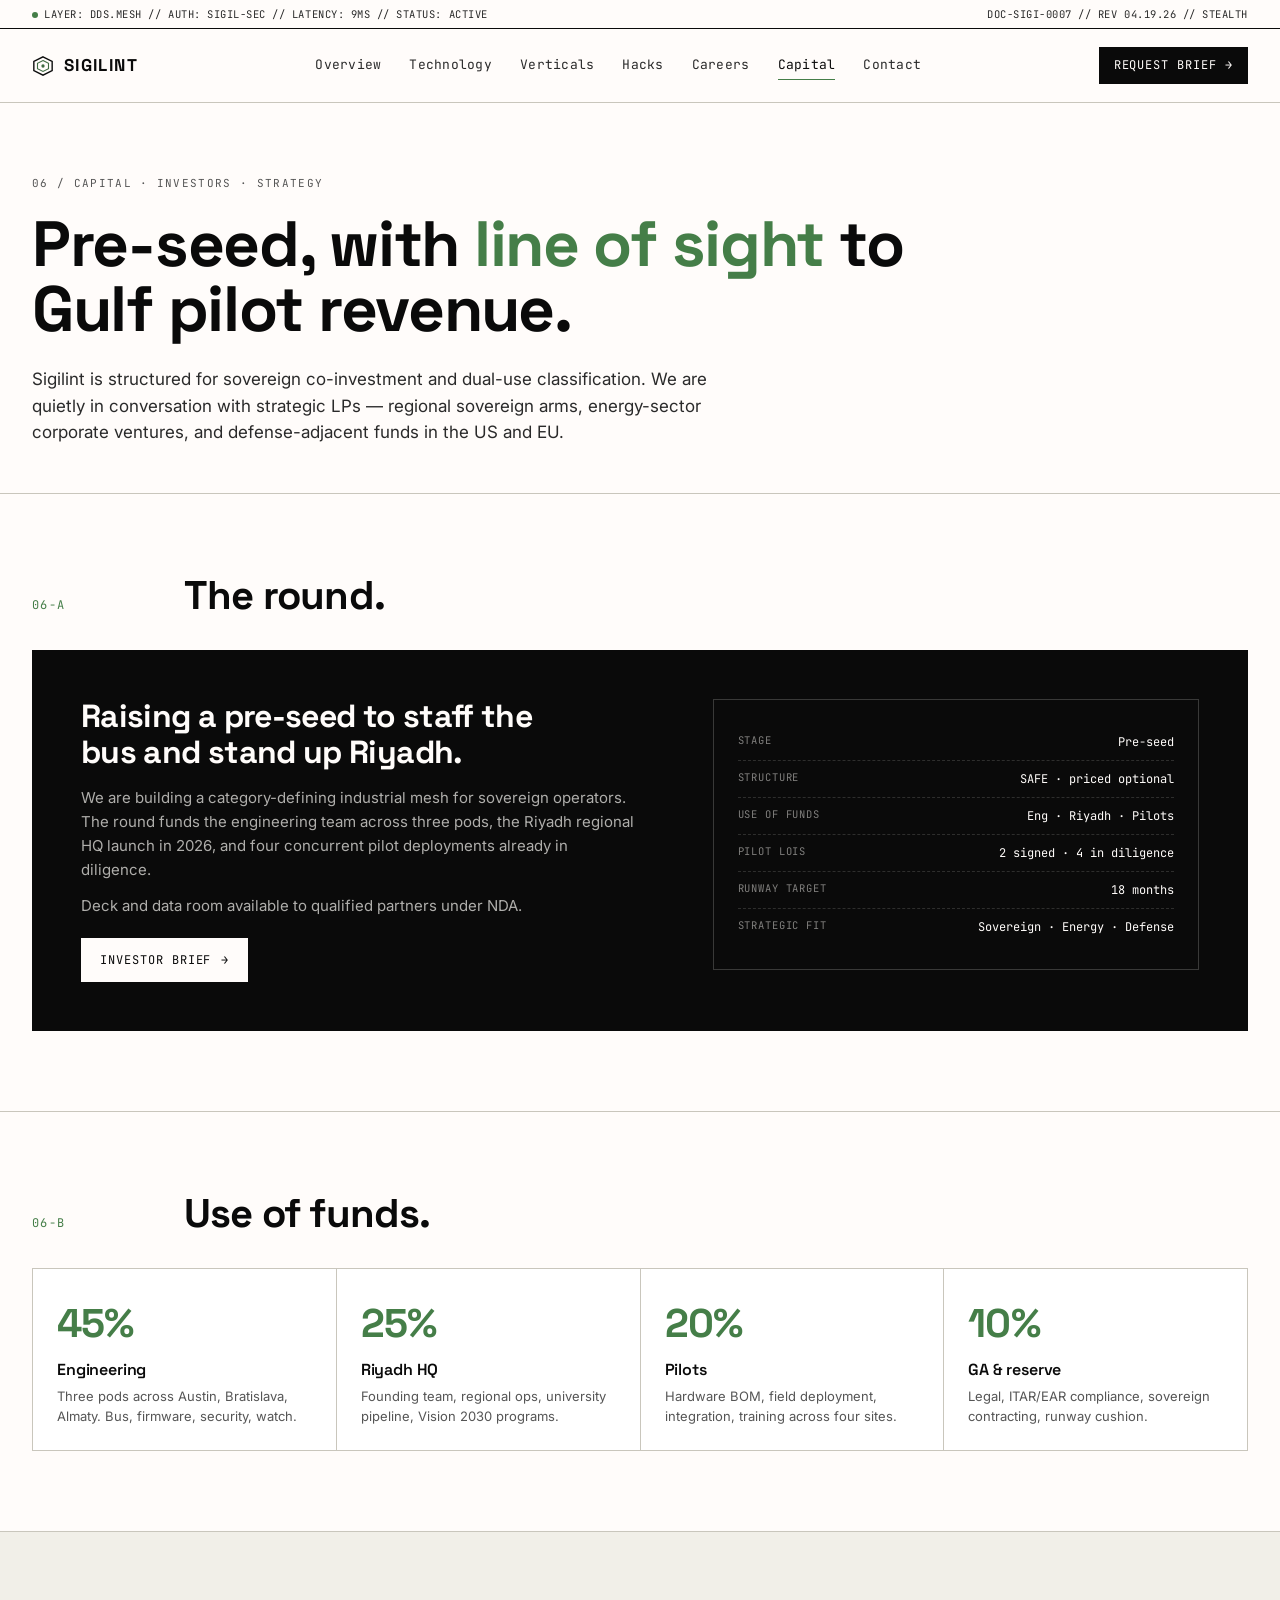
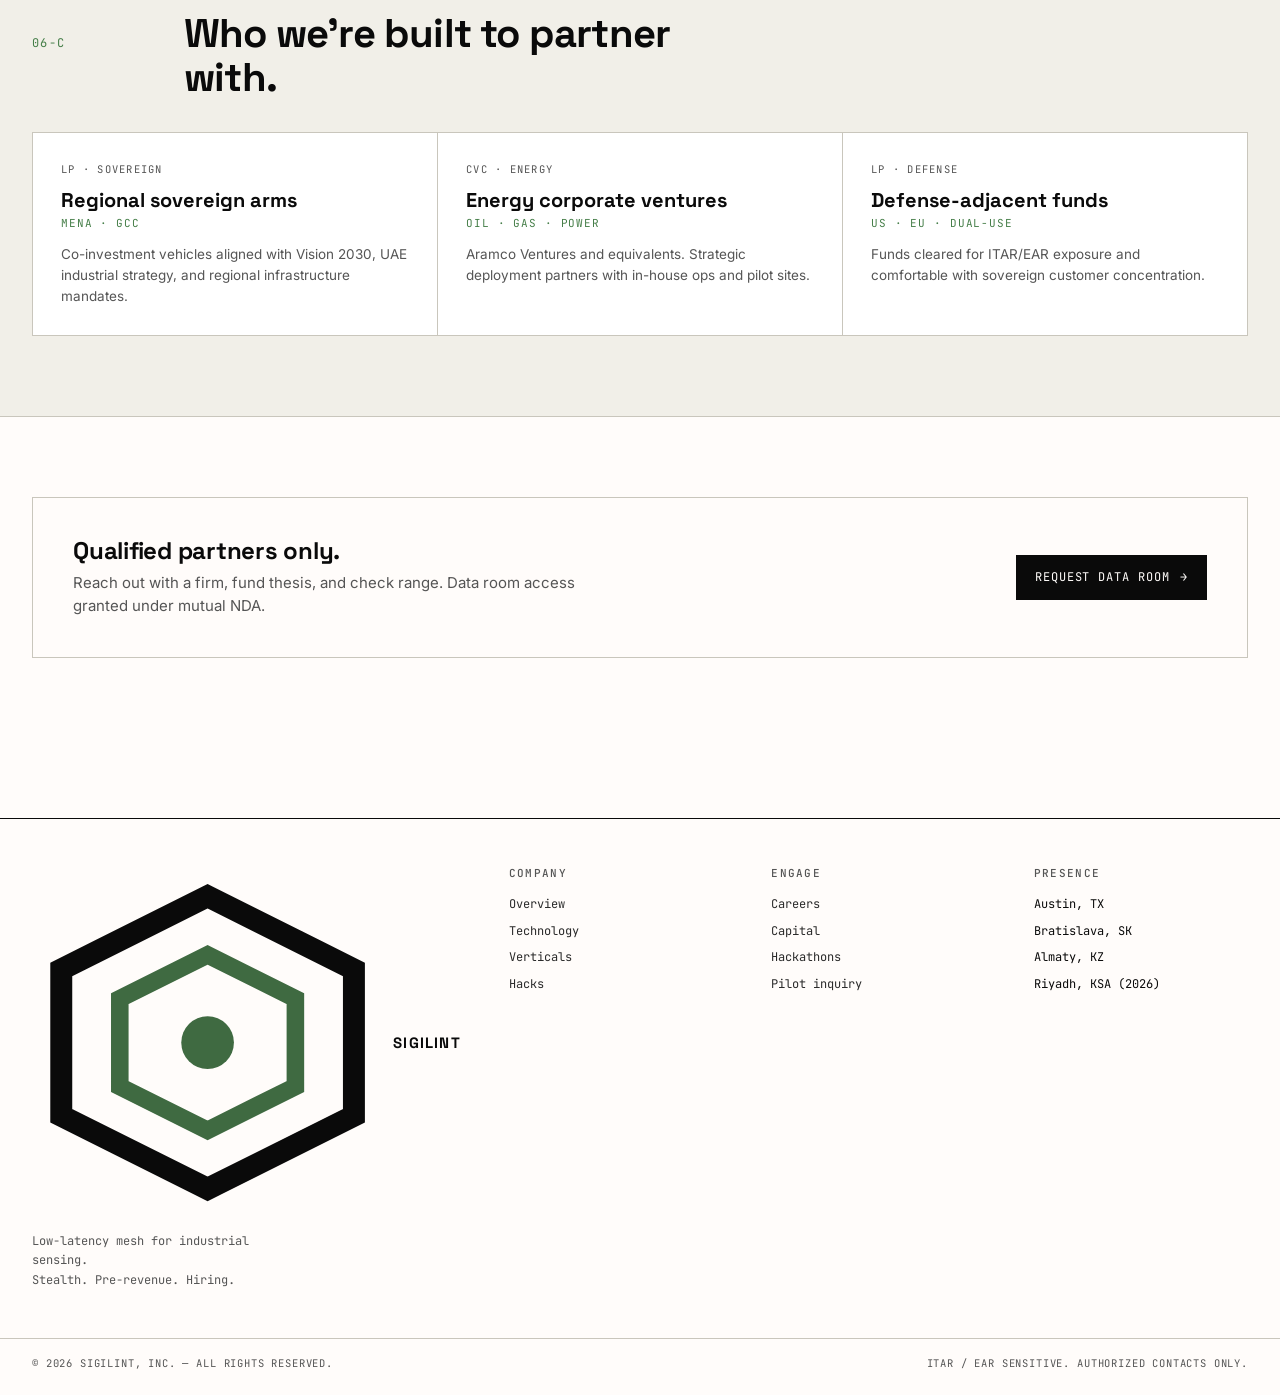
==== capital.html @ 80e30c4d "initial sigilint website design" ====
<!DOCTYPE html>
<html lang="en">
<head>
  <meta charset="UTF-8" />
  <meta name="viewport" content="width=device-width, initial-scale=1" />
  <title>SIGILINT — Capital</title>
  <link rel="stylesheet" href="styles.css" />
  <style>
    .page-hero { padding: 72px 0 48px; }
    .page-hero .crumbs { font-family: var(--mono); font-size: 11px; letter-spacing: 0.12em; text-transform: uppercase; color: var(--ink-3); margin-bottom: 20px; }
    .page-hero h1 { font-size: clamp(36px, 5vw, 64px); font-weight: 700; letter-spacing: -0.02em; line-height: 1.02; max-width: 22ch; }
    .page-hero h1 em { font-style: normal; color: var(--green); }
    .page-hero .lede { max-width: 62ch; margin-top: 24px; font-size: 17px; line-height: 1.55; }

    .section-head { display: grid; grid-template-columns: 120px 1fr; gap: 32px; margin-bottom: 32px; align-items: baseline; }
    .section-head .num { font-family: var(--mono); font-size: 12px; color: var(--green); letter-spacing: 0.12em; }
    .section-head h2 { font-family: var(--display); font-weight: 700; font-size: clamp(28px, 3.4vw, 40px); letter-spacing: -0.02em; margin: 0; max-width: 22ch; }

    /* ----- Investor card ----- */
    .investor-card {
      border: 1px solid var(--ink);
      background: var(--ink);
      color: var(--bg);
      padding: 48px;
      display: grid;
      grid-template-columns: 1.2fr 1fr;
      gap: 48px;
      align-items: start;
    }
    .investor-card h3 { color: var(--bg); font-family: var(--display); font-size: 32px; font-weight: 700; letter-spacing: -0.02em; max-width: 22ch; margin-bottom: 16px; }
    .investor-card p { color: rgba(245,244,239,0.7); font-size: 15px; line-height: 1.6; }
    .investor-card .panel {
      border: 1px solid rgba(245,244,239,0.2);
      padding: 24px;
      font-family: var(--mono);
      font-size: 12px;
      line-height: 2;
    }
    .investor-card .panel .row { display: flex; justify-content: space-between; border-bottom: 1px dashed rgba(245,244,239,0.15); padding: 6px 0; }
    .investor-card .panel .row:last-child { border: none; }
    .investor-card .panel .row .k { color: rgba(245,244,239,0.5); letter-spacing: 0.08em; text-transform: uppercase; font-size: 10.5px; }
    .investor-card .panel .row .v { color: var(--bg); }
    .investor-card .btn { background: var(--bg); color: var(--ink); border-color: var(--bg); margin-top: 20px; }
    .investor-card .btn:hover { background: transparent; color: var(--bg); border-color: var(--bg); }
    @media (max-width: 900px) { .investor-card { grid-template-columns: 1fr; padding: 32px; gap: 24px; } }

    /* ----- Use of funds ----- */
    .funds {
      display: grid;
      grid-template-columns: repeat(4, 1fr);
      gap: 1px;
      background: var(--rule);
      border: 1px solid var(--rule);
    }
    .fund { background: var(--paper); padding: 24px; }
    .fund .pct { font-family: var(--display); font-weight: 700; font-size: 40px; color: var(--green); letter-spacing: -0.02em; }
    .fund h4 { font-family: var(--display); font-weight: 600; font-size: 16px; margin: 6px 0 8px; }
    .fund p { font-size: 13px; color: var(--ink-3); line-height: 1.5; }
    @media (max-width: 900px) { .funds { grid-template-columns: 1fr 1fr; } }

    /* ----- Partner grid ----- */
    .partners {
      display: grid;
      grid-template-columns: repeat(3, 1fr);
      gap: 1px;
      background: var(--rule);
      border: 1px solid var(--rule);
    }
    .partner { background: var(--paper); padding: 28px; }
    .partner .code { font-family: var(--mono); font-size: 10.5px; color: var(--ink-3); letter-spacing: 0.12em; margin-bottom: 12px; }
    .partner h3 { font-family: var(--display); font-weight: 700; font-size: 20px; margin-bottom: 4px; }
    .partner .kind { font-family: var(--mono); font-size: 11px; color: var(--green); letter-spacing: 0.08em; margin-bottom: 12px; }
    .partner p { font-size: 13.5px; color: var(--ink-3); line-height: 1.55; }
    @media (max-width: 900px) { .partners { grid-template-columns: 1fr; } }
  </style>
</head>
<body>

  <main>
    <section class="page-hero">
      <div class="container">
        <div class="crumbs">06 / Capital · Investors · Strategy</div>
        <h1>Pre-seed, with <em>line of sight</em> to Gulf pilot revenue.</h1>
        <p class="lede">Sigilint is structured for sovereign co-investment and dual-use classification. We are quietly in conversation with strategic LPs — regional sovereign arms, energy-sector corporate ventures, and defense-adjacent funds in the US and EU.</p>
      </div>
    </section>

    <!-- INVESTOR CARD -->
    <section class="section" id="brief">
      <div class="container">
        <div class="section-head">
          <div class="num">06-A</div>
          <h2>The round.</h2>
        </div>
        <div class="investor-card">
          <div>
            <h3>Raising a pre-seed to staff the bus and stand up Riyadh.</h3>
            <p>We are building a category-defining industrial mesh for sovereign operators. The round funds the engineering team across three pods, the Riyadh regional HQ launch in 2026, and four concurrent pilot deployments already in diligence.</p>
            <p style="margin-top: 12px;">Deck and data room available to qualified partners under NDA.</p>
            <a href="contact.html?type=investor" class="btn">Investor brief <span class="arrow">→</span></a>
          </div>
          <div class="panel">
            <div class="row"><span class="k">Stage</span><span class="v">Pre-seed</span></div>
            <div class="row"><span class="k">Structure</span><span class="v">SAFE · priced optional</span></div>
            <div class="row"><span class="k">Use of funds</span><span class="v">Eng · Riyadh · Pilots</span></div>
            <div class="row"><span class="k">Pilot LOIs</span><span class="v">2 signed · 4 in diligence</span></div>
            <div class="row"><span class="k">Runway target</span><span class="v">18 months</span></div>
            <div class="row"><span class="k">Strategic fit</span><span class="v">Sovereign · Energy · Defense</span></div>
          </div>
        </div>
      </div>
    </section>

    <!-- USE OF FUNDS -->
    <section class="section">
      <div class="container">
        <div class="section-head">
          <div class="num">06-B</div>
          <h2>Use of funds.</h2>
        </div>
        <div class="funds">
          <div class="fund">
            <div class="pct">45%</div>
            <h4>Engineering</h4>
            <p>Three pods across Austin, Bratislava, Almaty. Bus, firmware, security, watch.</p>
          </div>
          <div class="fund">
            <div class="pct">25%</div>
            <h4>Riyadh HQ</h4>
            <p>Founding team, regional ops, university pipeline, Vision 2030 programs.</p>
          </div>
          <div class="fund">
            <div class="pct">20%</div>
            <h4>Pilots</h4>
            <p>Hardware BOM, field deployment, integration, training across four sites.</p>
          </div>
          <div class="fund">
            <div class="pct">10%</div>
            <h4>GA &amp; reserve</h4>
            <p>Legal, ITAR/EAR compliance, sovereign contracting, runway cushion.</p>
          </div>
        </div>
      </div>
    </section>

    <!-- PARTNER TYPES -->
    <section class="section" style="background: var(--bg-2);">
      <div class="container">
        <div class="section-head">
          <div class="num">06-C</div>
          <h2>Who we're built to partner with.</h2>
        </div>
        <div class="partners">
          <div class="partner">
            <div class="code">LP · SOVEREIGN</div>
            <h3>Regional sovereign arms</h3>
            <div class="kind">MENA · GCC</div>
            <p>Co-investment vehicles aligned with Vision 2030, UAE industrial strategy, and regional infrastructure mandates.</p>
          </div>
          <div class="partner">
            <div class="code">CVC · ENERGY</div>
            <h3>Energy corporate ventures</h3>
            <div class="kind">OIL · GAS · POWER</div>
            <p>Aramco Ventures and equivalents. Strategic deployment partners with in-house ops and pilot sites.</p>
          </div>
          <div class="partner">
            <div class="code">LP · DEFENSE</div>
            <h3>Defense-adjacent funds</h3>
            <div class="kind">US · EU · DUAL-USE</div>
            <p>Funds cleared for ITAR/EAR exposure and comfortable with sovereign customer concentration.</p>
          </div>
        </div>
      </div>
    </section>

    <!-- CTA STRIP -->
    <section class="section">
      <div class="container">
        <div style="border: 1px solid var(--rule); padding: 40px; display: flex; justify-content: space-between; align-items: center; gap: 24px; flex-wrap: wrap;">
          <div>
            <h3 style="font-family: var(--display); font-size: 24px; font-weight: 700; letter-spacing: -0.01em; margin-bottom: 6px;">Qualified partners only.</h3>
            <p style="color: var(--ink-3); max-width: 56ch;">Reach out with a firm, fund thesis, and check range. Data room access granted under mutual NDA.</p>
          </div>
          <a href="contact.html?type=investor" class="btn">Request data room <span class="arrow">→</span></a>
        </div>
      </div>
    </section>
  </main>

  <script src="shared.js"></script>
</body>
</html>
---- styles.css ----
/* ============================================================
   SIGILINT — stealth site system
   ============================================================ */
@import url('https://fonts.googleapis.com/css2?family=JetBrains+Mono:wght@400;500;600&family=Inter:wght@400;500;600;700&family=Space+Grotesk:wght@500;600;700&display=swap');

:root {
  --bg: #fffcfa;
  --bg-2: #f1efe8;
  --ink: #0a0a0a;
  --ink-2: #2a2a2a;
  --ink-3: #555;
  --ink-4: #8a8a85;
  --rule: #c9c6bc;
  --rule-2: #d9d6cc;
  --paper: #ffffff;
  --green: oklch(53.957% 0.10217 145.131);
  --green-soft: oklch(0.48 0.08 145 / 0.12);
  --green-line: oklch(0.48 0.08 145 / 0.4);
  --orange: oklch(0.66 0.18 55);
  --orange-soft: oklch(0.66 0.18 55 / 0.15);

  --mono: 'JetBrains Mono', ui-monospace, monospace;
  --sans: 'Inter', system-ui, sans-serif;
  --display: 'Space Grotesk', 'Inter', sans-serif;
}

* { box-sizing: border-box; margin: 0; padding: 0; }

html, body {
  background: var(--bg);
  color: var(--ink);
  font-family: var(--sans);
  font-size: 15px;
  line-height: 1.55;
  -webkit-font-smoothing: antialiased;
  text-rendering: optimizeLegibility;
}

a { color: inherit; text-decoration: none; }
a:hover { color: var(--green); }

/* ============ Classified header ============ */
.classified-bar {
  border-bottom: 1px solid var(--ink);
  background: var(--bg);
  font-family: var(--mono);
  font-size: 10.5px;
  letter-spacing: 0.05em;
  text-transform: uppercase;
  color: var(--ink-2);
}
.classified-bar .inner {
  max-width: 1280px;
  margin: 0 auto;
  padding: 6px 32px;
  display: flex;
  justify-content: space-between;
  gap: 24px;
}
.classified-bar .dot {
  display: inline-block;
  width: 6px; height: 6px;
  background: var(--green);
  border-radius: 50%;
  margin-right: 6px;
  vertical-align: middle;
  animation: pulse 2.4s ease-in-out infinite;
}
@keyframes pulse {
  0%, 100% { opacity: 1; }
  50% { opacity: 0.35; }
}

/* ============ Main nav ============ */
.nav {
  border-bottom: 1px solid var(--rule);
  background: var(--bg);
  position: sticky;
  top: 0;
  z-index: 10;
  backdrop-filter: blur(8px);
}
.nav .inner {
  max-width: 1280px;
  margin: 0 auto;
  padding: 18px 32px;
  display: flex;
  align-items: center;
  justify-content: space-between;
}
.nav .brand {
  display: flex;
  align-items: center;
  gap: 10px;
  font-family: var(--display);
  font-weight: 700;
  font-size: 17px;
  letter-spacing: 0.08em;
}
.nav .brand .hex {
  width: 22px; height: 22px;
}
.nav ul {
  display: flex;
  gap: 28px;
  list-style: none;
  font-size: 13px;
  font-family: var(--mono);
  letter-spacing: 0.02em;
}
.nav ul a {
  color: var(--ink-2);
  padding: 6px 0;
  border-bottom: 1px solid transparent;
  transition: border-color 0.15s;
}
.nav ul a:hover,
.nav ul a.active {
  color: var(--ink);
  border-bottom-color: var(--green);
}
.nav .cta {
  font-family: var(--mono);
  font-size: 12px;
  padding: 8px 14px;
  border: 1px solid var(--ink);
  background: var(--ink);
  color: var(--bg);
  text-transform: uppercase;
  letter-spacing: 0.08em;
  transition: all 0.15s;
}
.nav .cta:hover {
  background: var(--bg);
  color: var(--ink);
}

/* ============ Layout ============ */
.container {
  max-width: 1280px;
  margin: 0 auto;
  padding: 0 32px;
}
.container-narrow {
  max-width: 900px;
  margin: 0 auto;
  padding: 0 32px;
}

/* ============ Section scaffolding ============ */
.section {
  border-top: 1px solid var(--rule);
  padding: 80px 0;
}
.section:first-of-type { border-top: none; }

.section-label {
  font-family: var(--mono);
  font-size: 11px;
  letter-spacing: 0.15em;
  text-transform: uppercase;
  color: var(--ink-3);
  margin-bottom: 24px;
  display: flex;
  align-items: center;
  gap: 10px;
}
.section-label::before {
  content: '';
  display: inline-block;
  width: 8px; height: 8px;
  border: 1px solid var(--ink);
  transform: rotate(45deg);
}

h1, h2, h3, h4 {
  font-family: var(--display);
  font-weight: 600;
  letter-spacing: -0.01em;
  line-height: 1.1;
}
.h-display {
  font-size: clamp(44px, 6vw, 80px);
  font-weight: 700;
  line-height: 0.98;
  letter-spacing: -0.025em;
}
.h-display em {
  font-style: normal;
  color: var(--green);
  font-family: var(--display);
}
h2 { font-size: clamp(28px, 3.2vw, 42px); margin-bottom: 16px; }
h3 { font-size: 20px; margin-bottom: 8px; font-family: var(--sans); font-weight: 600; letter-spacing: 0; }

p { color: var(--ink-2); max-width: 62ch; }
.muted { color: var(--ink-3); }

/* ============ Button / link styles ============ */
.btn {
  display: inline-flex;
  align-items: center;
  gap: 10px;
  font-family: var(--mono);
  font-size: 12px;
  letter-spacing: 0.08em;
  text-transform: uppercase;
  padding: 12px 18px;
  border: 1px solid var(--ink);
  background: var(--ink);
  color: var(--bg);
  transition: all 0.15s;
  cursor: pointer;
}
.btn:hover { background: var(--bg); color: var(--ink); }
.btn.ghost {
  background: transparent;
  color: var(--ink);
}
.btn.ghost:hover { background: var(--ink); color: var(--bg); }
.btn .arrow { display: inline-block; transition: transform 0.15s; }
.btn:hover .arrow { transform: translateX(3px); }

/* ============ Card / block ============ */
.card {
  border: 1px solid var(--rule);
  background: var(--paper);
  padding: 24px;
  transition: border-color 0.15s;
}
.card:hover { border-color: var(--ink); }
.card .label {
  font-family: var(--mono);
  font-size: 10.5px;
  letter-spacing: 0.12em;
  text-transform: uppercase;
  color: var(--ink-3);
  margin-bottom: 12px;
}

/* ============ Grids ============ */
.grid-2 { display: grid; grid-template-columns: 1fr 1fr; gap: 1px; background: var(--rule); border: 1px solid var(--rule); }
.grid-3 { display: grid; grid-template-columns: repeat(3, 1fr); gap: 1px; background: var(--rule); border: 1px solid var(--rule); }
.grid-4 { display: grid; grid-template-columns: repeat(4, 1fr); gap: 1px; background: var(--rule); border: 1px solid var(--rule); }
.grid-2 > *, .grid-3 > *, .grid-4 > * { background: var(--paper); padding: 28px; }

/* ============ Footer ============ */
footer {
  border-top: 1px solid var(--ink);
  background: var(--bg);
  margin-top: 80px;
  padding: 48px 0 24px;
  font-family: var(--mono);
  font-size: 12px;
}
footer .inner {
  max-width: 1280px;
  margin: 0 auto;
  padding: 0 32px;
  display: grid;
  grid-template-columns: 2fr 1fr 1fr 1fr;
  gap: 48px;
}
footer h4 {
  font-family: var(--mono);
  font-size: 11px;
  letter-spacing: 0.12em;
  text-transform: uppercase;
  color: var(--ink-3);
  margin-bottom: 16px;
  font-weight: 500;
}
footer ul { list-style: none; }
footer ul li { margin-bottom: 8px; }
footer ul a { color: var(--ink-2); }
footer ul a:hover { color: var(--green); }
footer .coda {
  max-width: 1280px;
  margin: 48px auto 0;
  padding: 16px 32px 0;
  border-top: 1px solid var(--rule);
  display: flex;
  justify-content: space-between;
  color: var(--ink-3);
  font-size: 10.5px;
  letter-spacing: 0.08em;
  text-transform: uppercase;
}

/* ============ Hex marker (replaces bullets) ============ */
.hex-marker {
  display: inline-block;
  width: 10px;
  height: 10px;
  clip-path: polygon(50% 0%, 100% 25%, 100% 75%, 50% 100%, 0% 75%, 0% 25%);
  background: var(--green);
  margin-right: 8px;
  vertical-align: middle;
}

/* ============ Diagram / schematic shared ============ */
.schematic-wrap {
  border: 1px solid var(--ink);
  background: var(--paper);
  position: relative;
  overflow: hidden;
}
.schematic-wrap::before {
  content: '';
  position: absolute;
  inset: 0;
  background-image:
    linear-gradient(var(--rule-2) 1px, transparent 1px),
    linear-gradient(90deg, var(--rule-2) 1px, transparent 1px);
  background-size: 40px 40px;
  opacity: 0.5;
  pointer-events: none;
}
.schematic-corners {
  position: absolute;
  font-family: var(--mono);
  font-size: 10px;
  color: var(--ink-3);
  letter-spacing: 0.08em;
  text-transform: uppercase;
}
.schematic-corners.tl { top: 10px; left: 12px; }
.schematic-corners.tr { top: 10px; right: 12px; }
.schematic-corners.bl { bottom: 10px; left: 12px; }
.schematic-corners.br { bottom: 10px; right: 12px; }

/* ============ Utilities ============ */
.mono { font-family: var(--mono); }
.display { font-family: var(--display); }
.hide-mobile { }
.spacer-sm { height: 24px; }
.spacer-md { height: 48px; }
.spacer-lg { height: 96px; }

.kicker {
  display: inline-block;
  font-family: var(--mono);
  font-size: 11px;
  letter-spacing: 0.15em;
  text-transform: uppercase;
  color: var(--green);
  padding: 4px 10px;
  border: 1px solid var(--green-line);
  background: var(--green-soft);
  margin-bottom: 20px;
}

/* reactive responsive */
@media (max-width: 900px) {
  .nav ul { display: none; }
  footer .inner { grid-template-columns: 1fr 1fr; }
  .grid-3, .grid-4 { grid-template-columns: 1fr; }
  .grid-2 { grid-template-columns: 1fr; }
  .classified-bar .inner { gap: 12px; flex-wrap: wrap; }
}
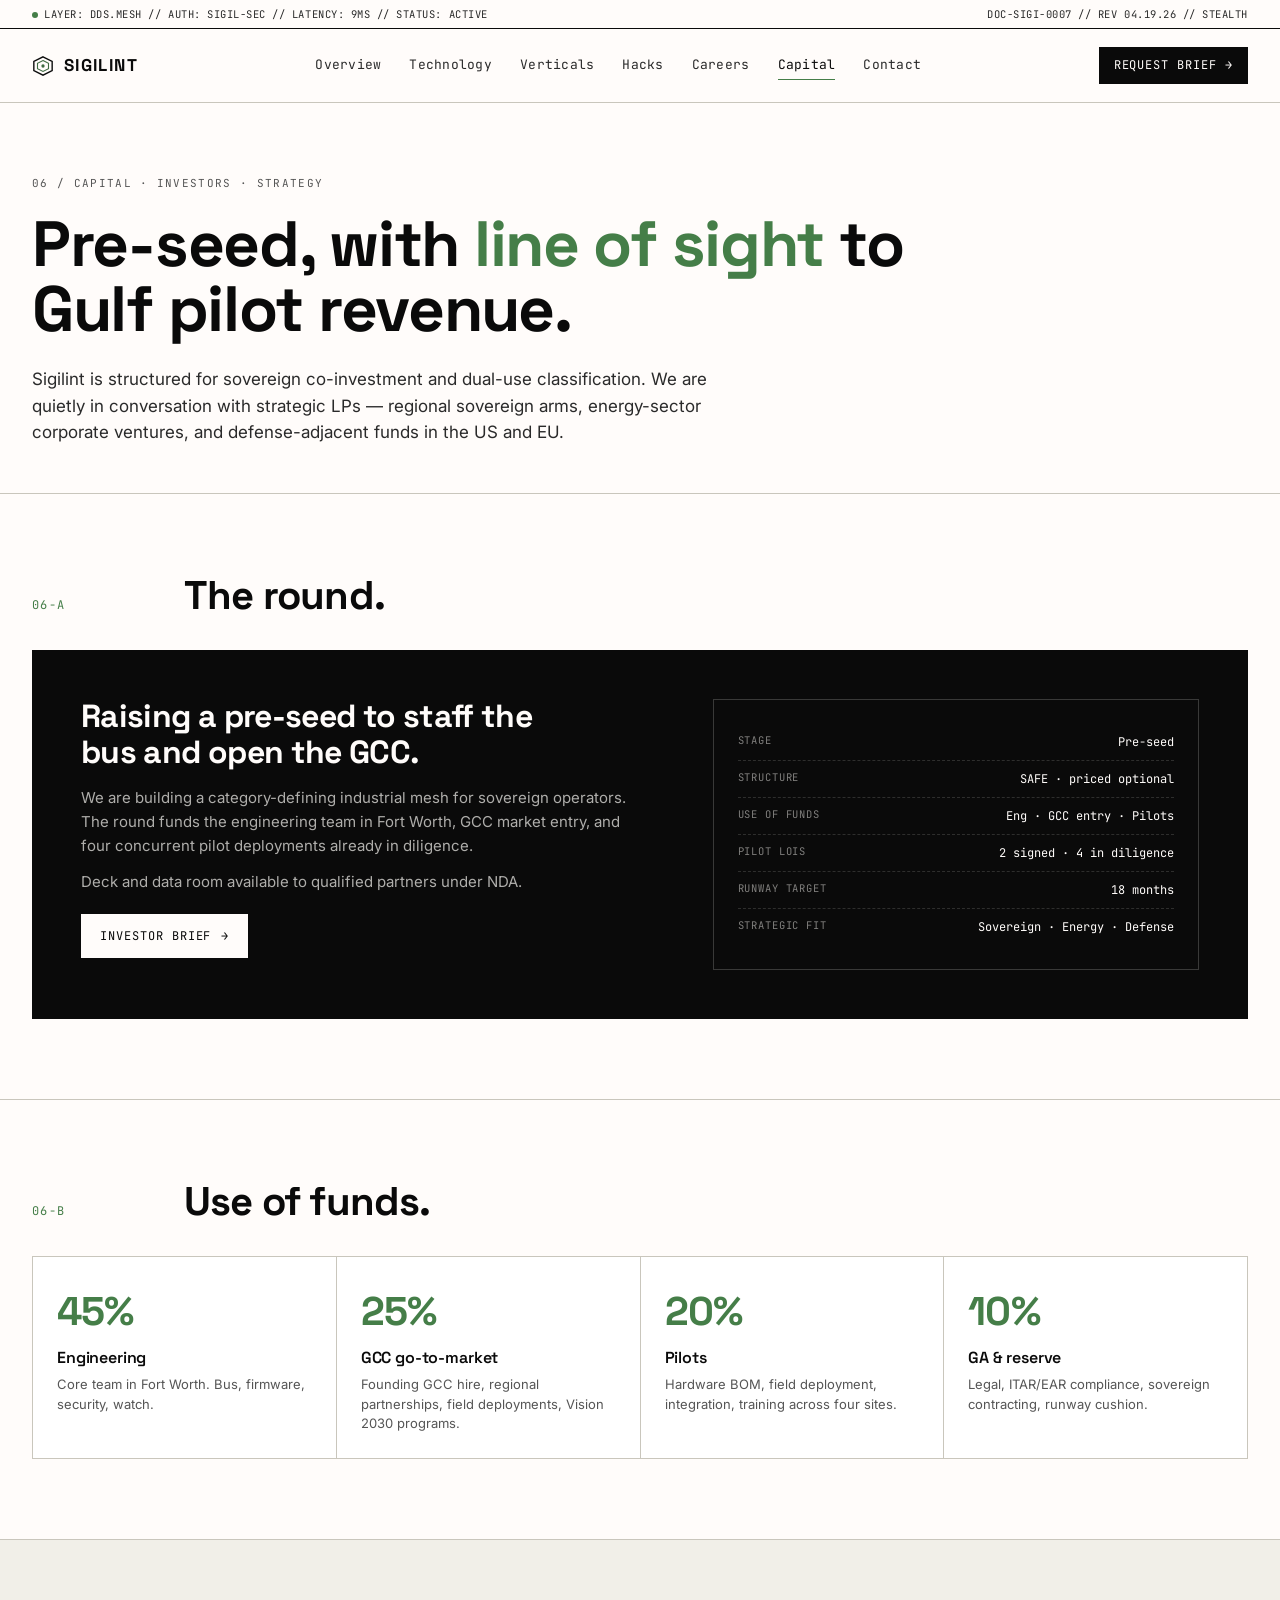
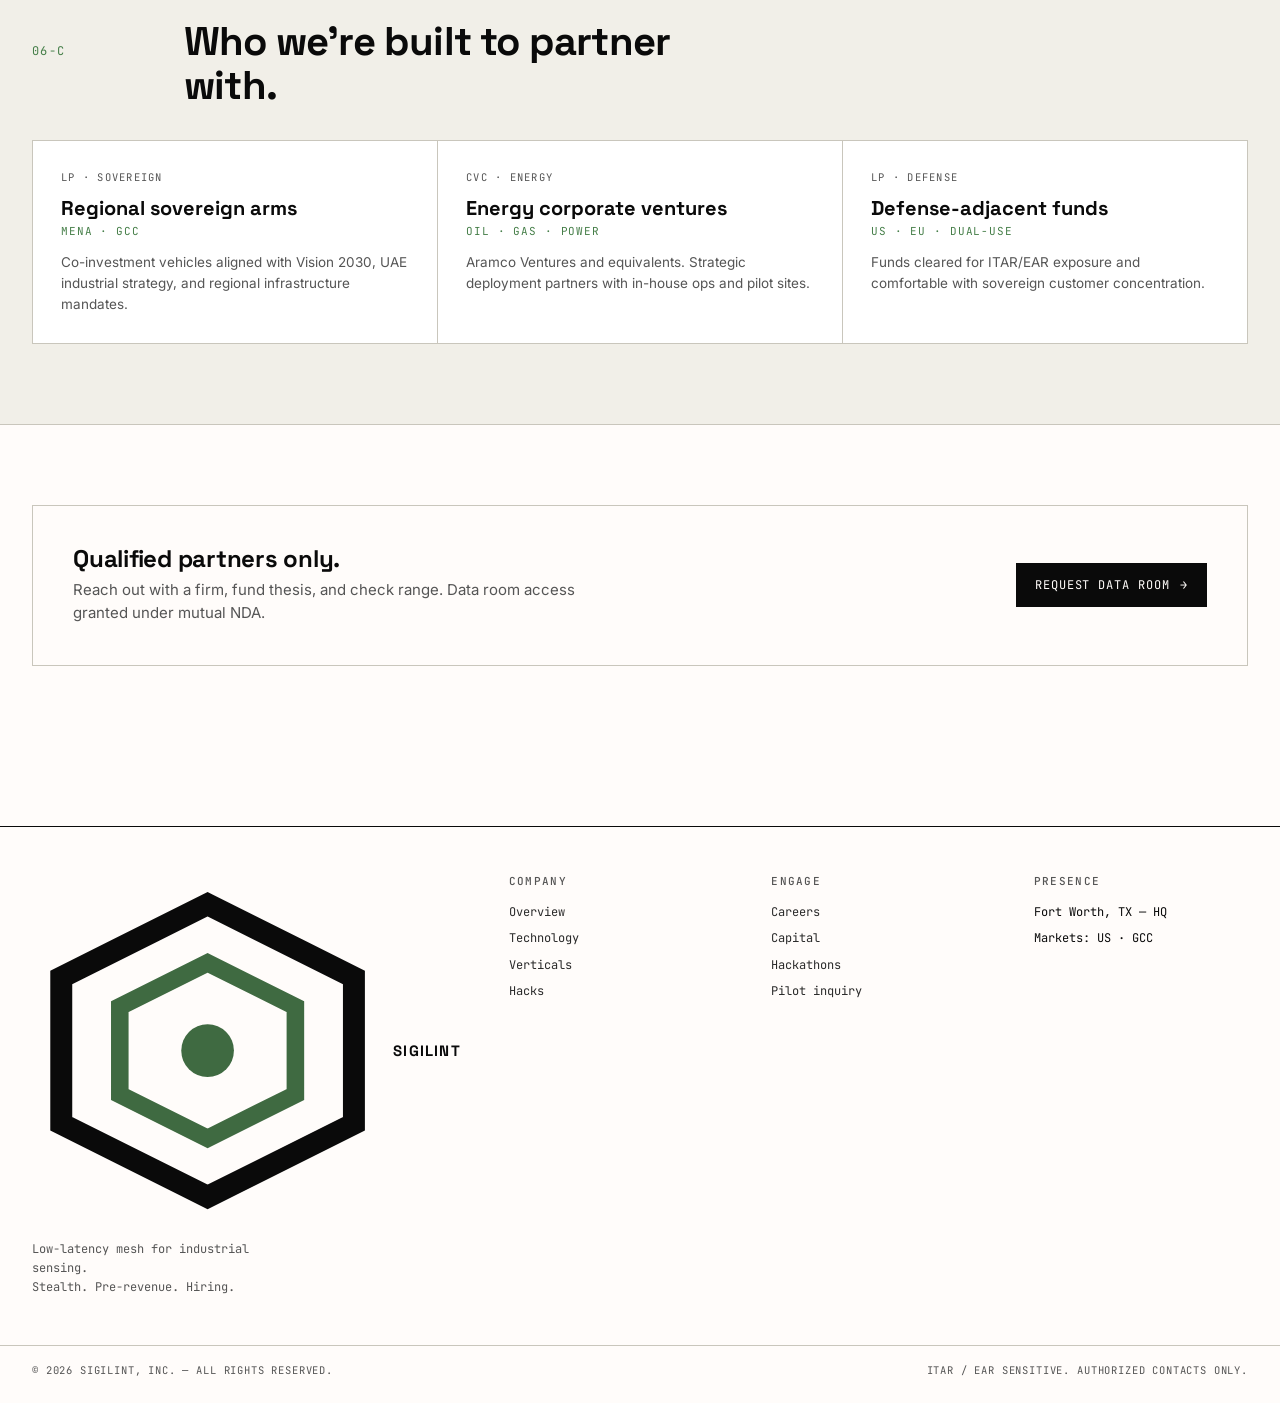
==== commit ef1e5490: "Consolidate locations to Fort Worth HQ; target US and GCC markets Remove Austin, Bratislava, Almaty," ====
--- a/capital.html
+++ b/capital.html
@@ -94,15 +94,15 @@
         </div>
         <div class="investor-card">
           <div>
-            <h3>Raising a pre-seed to staff the bus and stand up Riyadh.</h3>
-            <p>We are building a category-defining industrial mesh for sovereign operators. The round funds the engineering team across three pods, the Riyadh regional HQ launch in 2026, and four concurrent pilot deployments already in diligence.</p>
+            <h3>Raising a pre-seed to staff the bus and open the GCC.</h3>
+            <p>We are building a category-defining industrial mesh for sovereign operators. The round funds the engineering team in Fort Worth, GCC market entry, and four concurrent pilot deployments already in diligence.</p>
             <p style="margin-top: 12px;">Deck and data room available to qualified partners under NDA.</p>
             <a href="contact.html?type=investor" class="btn">Investor brief <span class="arrow">→</span></a>
           </div>
           <div class="panel">
             <div class="row"><span class="k">Stage</span><span class="v">Pre-seed</span></div>
             <div class="row"><span class="k">Structure</span><span class="v">SAFE · priced optional</span></div>
-            <div class="row"><span class="k">Use of funds</span><span class="v">Eng · Riyadh · Pilots</span></div>
+            <div class="row"><span class="k">Use of funds</span><span class="v">Eng · GCC entry · Pilots</span></div>
             <div class="row"><span class="k">Pilot LOIs</span><span class="v">2 signed · 4 in diligence</span></div>
             <div class="row"><span class="k">Runway target</span><span class="v">18 months</span></div>
             <div class="row"><span class="k">Strategic fit</span><span class="v">Sovereign · Energy · Defense</span></div>
@@ -122,12 +122,12 @@
           <div class="fund">
             <div class="pct">45%</div>
             <h4>Engineering</h4>
-            <p>Three pods across Austin, Bratislava, Almaty. Bus, firmware, security, watch.</p>
+            <p>Core team in Fort Worth. Bus, firmware, security, watch.</p>
           </div>
           <div class="fund">
             <div class="pct">25%</div>
-            <h4>Riyadh HQ</h4>
-            <p>Founding team, regional ops, university pipeline, Vision 2030 programs.</p>
+            <h4>GCC go-to-market</h4>
+            <p>Founding GCC hire, regional partnerships, field deployments, Vision 2030 programs.</p>
           </div>
           <div class="fund">
             <div class="pct">20%</div>
